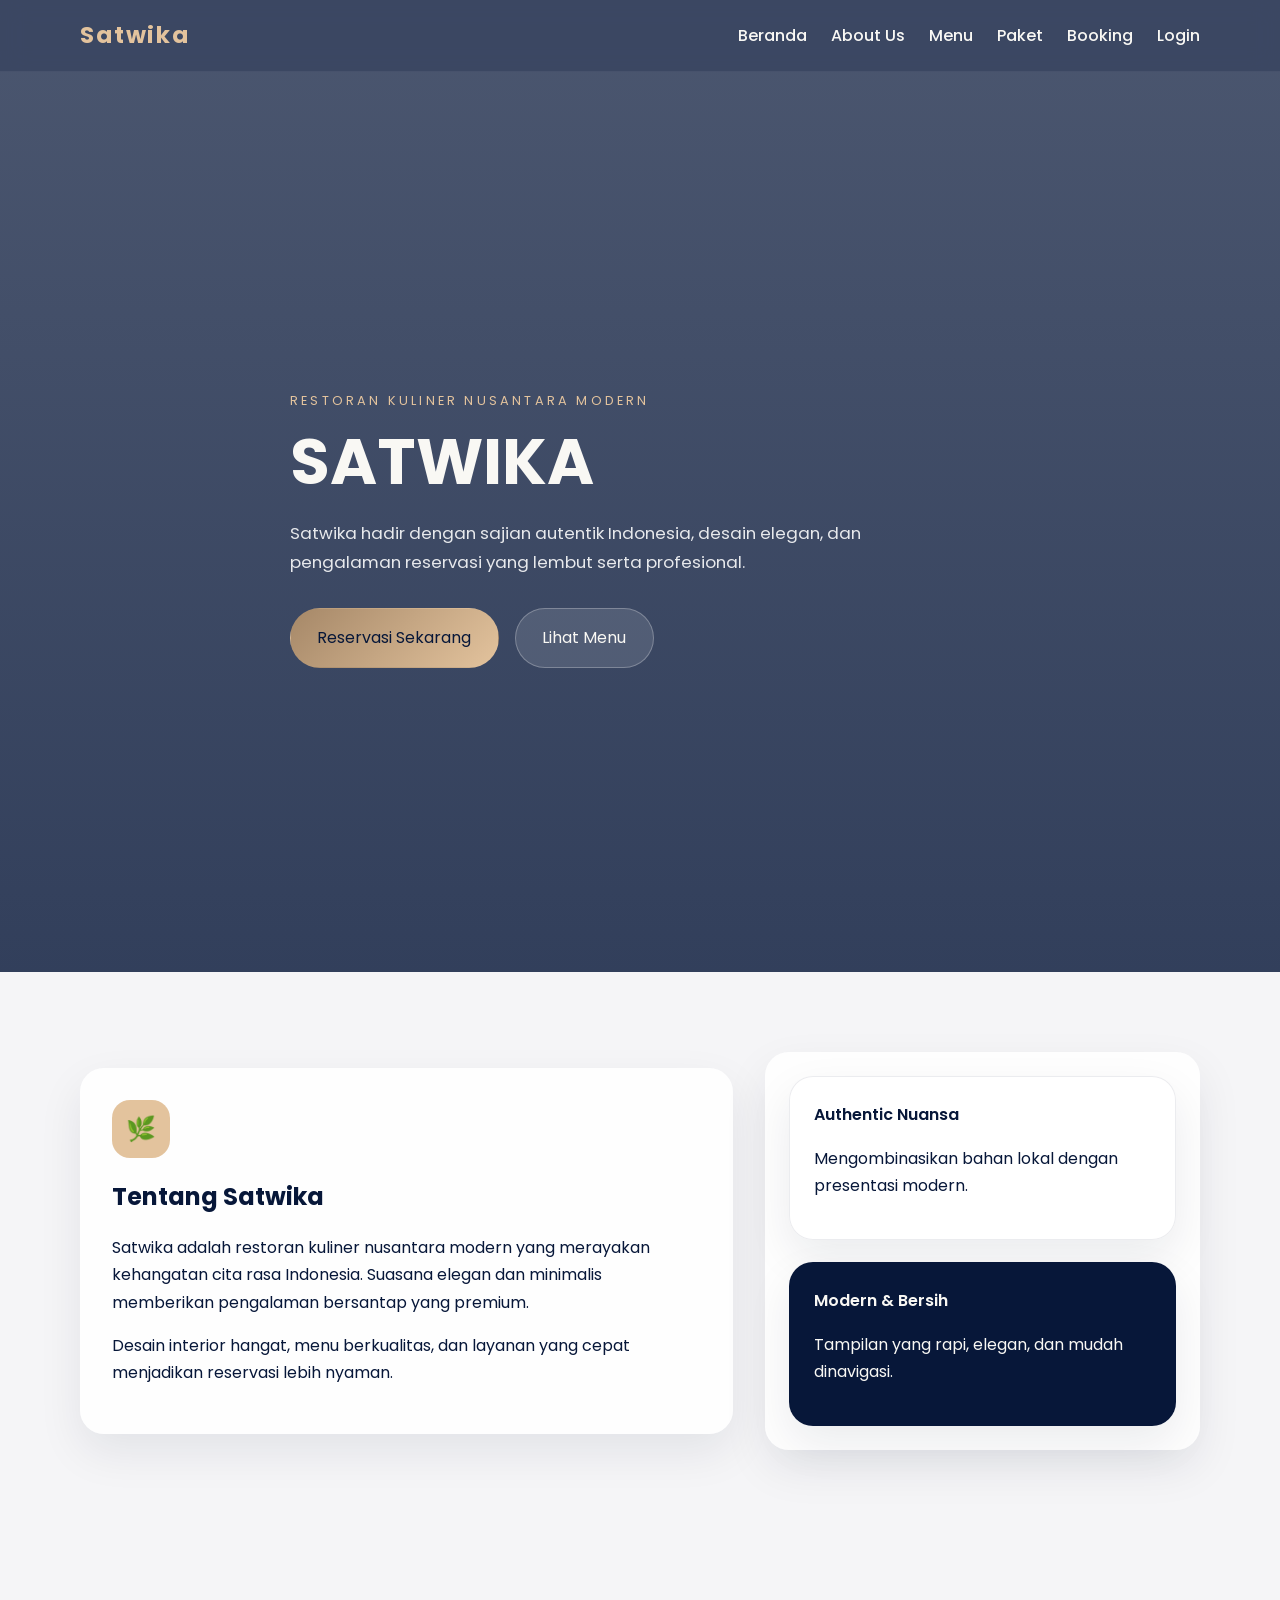
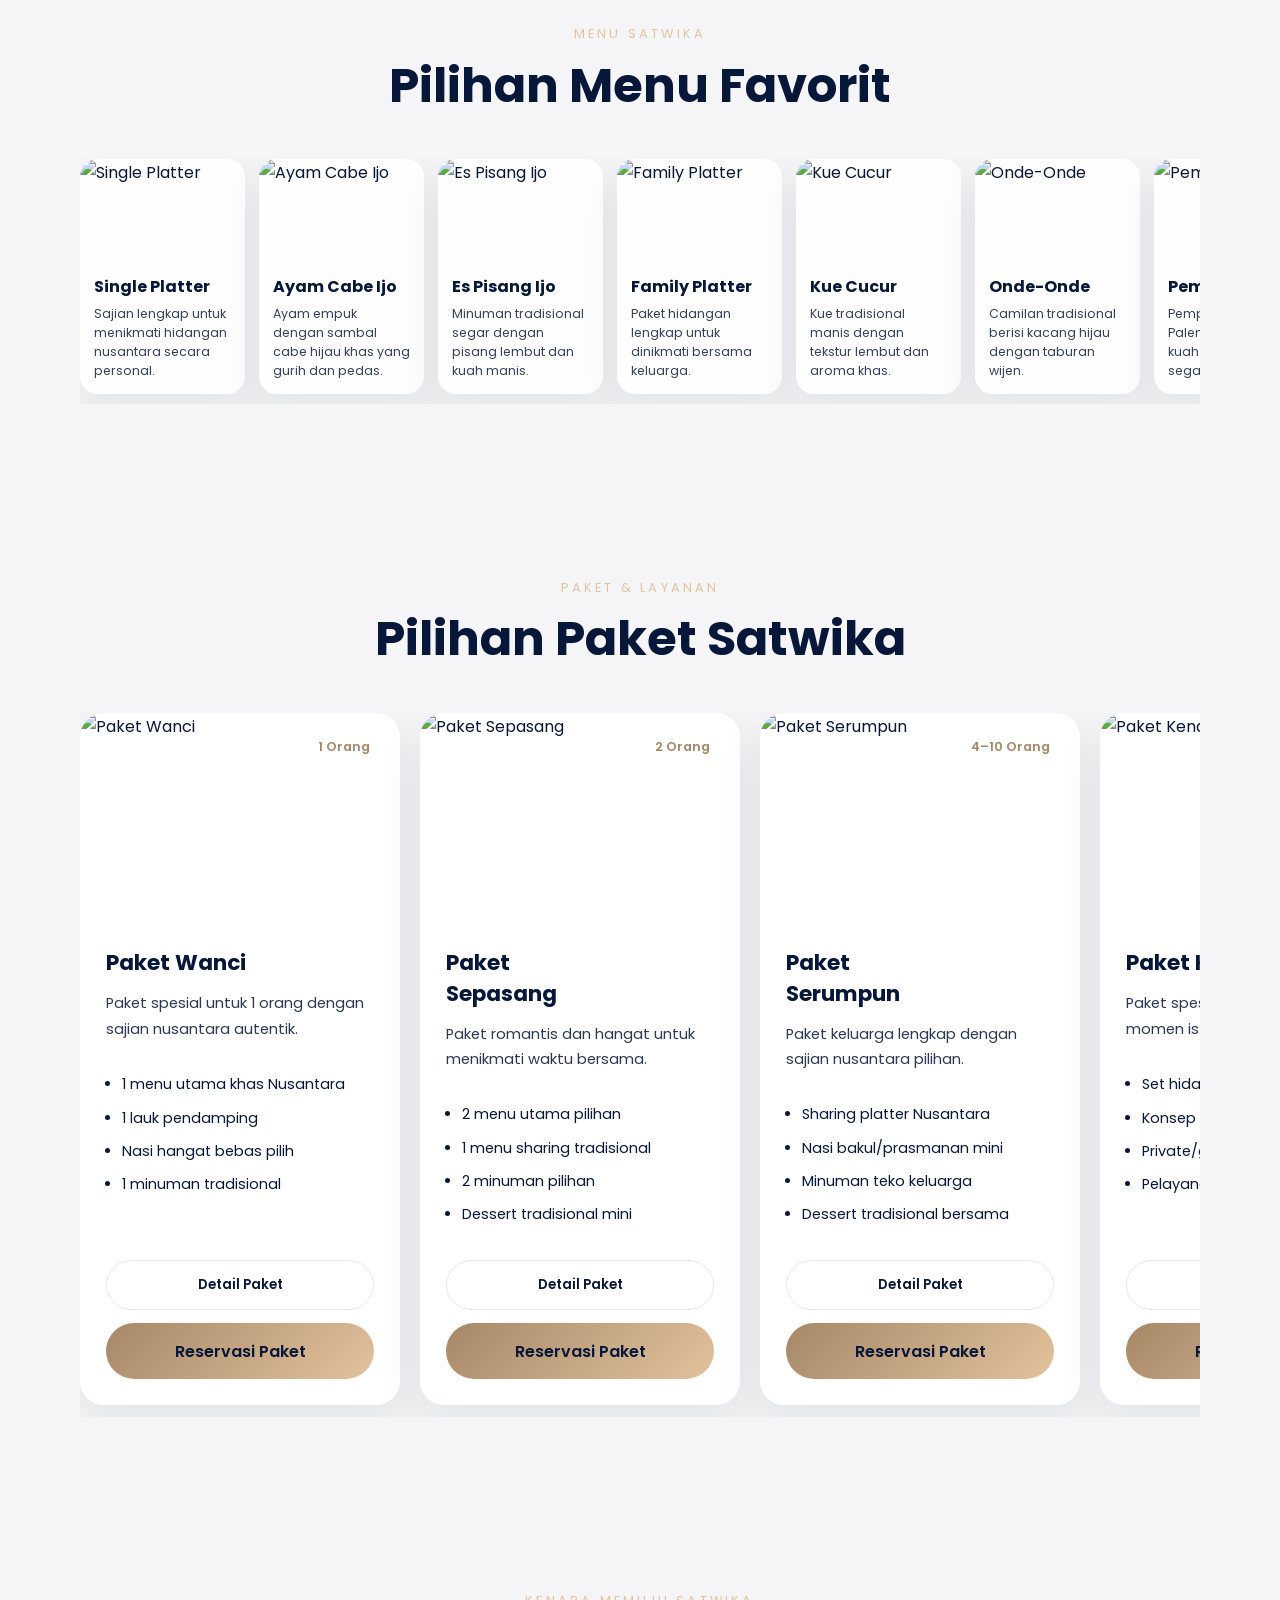
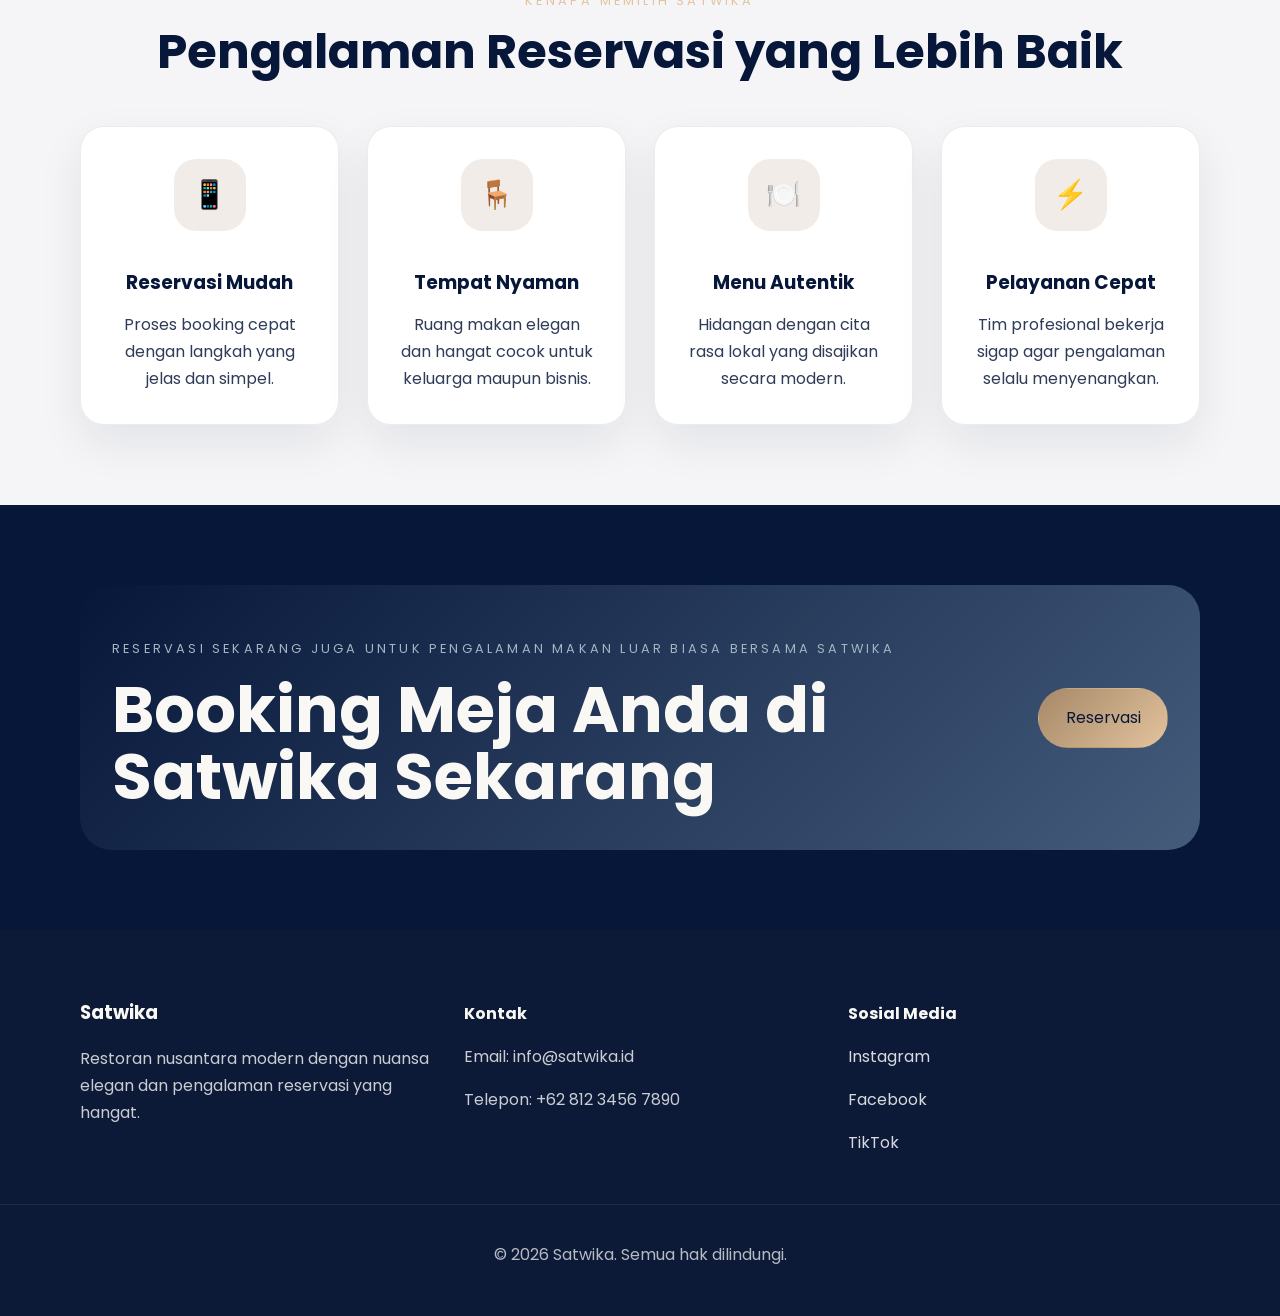
==== index.html @ 11f0d56d "Add files via upload" ====
<!DOCTYPE html>
<html lang="id">
<head>
  <meta charset="UTF-8" />
  <meta name="viewport" content="width=device-width, initial-scale=1.0" />
  <title>Satwika | Reservasi Restoran Nusantara Modern</title>

  <link rel="preconnect" href="https://fonts.googleapis.com" />
  <link rel="preconnect" href="https://fonts.gstatic.com" crossorigin />

  <link
    href="https://fonts.googleapis.com/css2?family=Poppins:wght@300;400;500;600;700&display=swap"
    rel="stylesheet"
  />

  <link rel="stylesheet" href="style.css" />
</head>

<body>

  <!-- Navbar -->
  <header class="site-header">
    <div class="container header-inner">

      <a href="#" class="brand">Satwika</a>

      <nav class="main-nav">
        <a href="#beranda">Beranda</a>
        <a href="#layanan">About Us</a>
        <a href="#menu">Menu</a>
        <a href="#paket">Paket</a>
        <a href="#booking">Booking</a>
        <a href="satwika log in.html">Login</a>
      </nav>

      <button class="nav-toggle" aria-label="Buka menu">
        ☰
      </button>

    </div>
  </header>

  <!-- Hero -->
  <main>

    <section class="hero" id="beranda">

      <div class="hero-overlay"></div>

      <div class="container hero-content">

        <p class="eyebrow">
          Restoran Kuliner Nusantara Modern
        </p>

        <h1>SATWIKA</h1>

        <p class="hero-text">
          Satwika hadir dengan sajian autentik Indonesia,
          desain elegan, dan pengalaman reservasi
          yang lembut serta profesional.
        </p>

        <div class="hero-actions">

          <a href="bookingSatwika.html" class="btn btn-primary">
            Reservasi Sekarang
          </a>

          <a href="#menu" class="btn btn-secondary">
            Lihat Menu
          </a>

        </div>

      </div>

    </section>

    <!-- About -->
    <section class="section about" id="layanan">

      <div class="container section-grid">

        <div class="about-card animate-up">

          <div class="icon-circle">
            🌿
          </div>

          <h2>Tentang Satwika</h2>

          <p>
            Satwika adalah restoran kuliner nusantara modern
            yang merayakan kehangatan cita rasa Indonesia.
            Suasana elegan dan minimalis memberikan pengalaman
            bersantap yang premium.
          </p>

          <p>
            Desain interior hangat, menu berkualitas,
            dan layanan yang cepat menjadikan reservasi
            lebih nyaman.
          </p>

        </div>

        <div class="about-visual animate-up delay-1">

          <div class="detail-card">
            <span class="detail-title">Authentic Nuansa</span>

            <p>
              Mengombinasikan bahan lokal
              dengan presentasi modern.
            </p>
          </div>

          <div class="detail-card detail-card-secondary">

            <span class="detail-title">
              Modern & Bersih
            </span>

            <p>
              Tampilan yang rapi,
              elegan, dan mudah dinavigasi.
            </p>

          </div>

        </div>

      </div>

    </section>

    <!-- Menu -->
    <section class="section featured" id="menu">

      <div class="container">

        <div class="section-heading animate-up">
          <p class="eyebrow">Menu Satwika</p>
          <h2>Pilihan Menu Favorit</h2>
        </div>

        <div class="menu-grid">

          <article class="menu-card animate-up">
            <img src="images/Single Platter.png" alt="Single Platter" />

            <div class="menu-content">
              <h3>Single Platter</h3>

              <p>
                Sajian lengkap untuk menikmati
                hidangan nusantara secara personal.
              </p>
            </div>
          </article>

          <article class="menu-card animate-up delay-1">
            <img src="images/Ayam Cabe Ijo.png" alt="Ayam Cabe Ijo" />

            <div class="menu-content">
              <h3>Ayam Cabe Ijo</h3>

              <p>
                Ayam empuk dengan sambal cabe hijau khas
                yang gurih dan pedas.
              </p>
            </div>
          </article>

          <article class="menu-card animate-up delay-2">
            <img src="images/Es Pisang Ijo.png" alt="Es Pisang Ijo" />

            <div class="menu-content">
              <h3>Es Pisang Ijo</h3>

              <p>
                Minuman tradisional segar dengan pisang
                lembut dan kuah manis.
              </p>
            </div>
          </article>

          <article class="menu-card animate-up delay-3">
            <img src="images/Family Platter.png" alt="Family Platter" />

            <div class="menu-content">
              <h3>Family Platter</h3>

              <p>
                Paket hidangan lengkap
                untuk dinikmati bersama keluarga.
              </p>
            </div>
          </article>

          <article class="menu-card animate-up">
            <img src="images/Kue Cucur.png" alt="Kue Cucur" />

            <div class="menu-content">
              <h3>Kue Cucur</h3>

              <p>
                Kue tradisional manis dengan tekstur
                lembut dan aroma khas.
              </p>
            </div>
          </article>

          <article class="menu-card animate-up delay-1">
            <img src="images/Onde-Onde.png" alt="Onde-Onde" />

            <div class="menu-content">
              <h3>Onde-Onde</h3>

              <p>
                Camilan tradisional berisi kacang hijau
                dengan taburan wijen.
              </p>
            </div>
          </article>

          <article class="menu-card animate-up delay-2">
            <img src="images/Pempek.png" alt="Pempek" />

            <div class="menu-content">
              <h3>Pempek</h3>

              <p>
                Pempek khas Palembang dengan kuah cuko
                yang segar dan nikmat.
              </p>
            </div>
          </article>

          <article class="menu-card animate-up delay-3">
            <img src="images/Putu Ayu.png" alt="Putu Ayu" />

            <div class="menu-content">
              <h3>Putu Ayu</h3>

              <p>
                Kue tradisional lembut dengan aroma pandan
                dan kelapa parut.
              </p>
            </div>
          </article>

          <article class="menu-card animate-up">
            <img src="images/Rendang.png" alt="Rendang" />

            <div class="menu-content">
              <h3>Rendang</h3>

              <p>
                Daging rendang kaya rempah
                dengan cita rasa autentik Minang.
              </p>
            </div>
          </article>

          <article class="menu-card animate-up delay-1">
            <img src="images/Sate.png" alt="Sate" />

            <div class="menu-content">
              <h3>Sate</h3>

              <p>
                Sate dengan bumbu kacang gurih
                dan daging yang juicy.
              </p>
            </div>
          </article>

        </div>

      </div>

    </section>

    <!-- Paket -->
    <section class="section featured" id="paket">

      <div class="container">

        <div class="section-heading animate-up">
          <p class="eyebrow">Paket & Layanan</p>
          <h2>Pilihan Paket Satwika</h2>
        </div>

        <div class="packages-scroll">

          <!-- Paket Wanci -->
          <article class="package-card animate-up">

            <span class="pax-badge">
              1 Orang
            </span>

            <img
              src="icon paket/Paket Wanci.png"
              alt="Paket Wanci"
              class="package-image"
            />

            <div class="package-content">

              <h3>Paket Wanci</h3>

              <p>
                Paket spesial untuk 1 orang
                dengan sajian nusantara autentik.
              </p>

              <ul class="package-list">
                <li>1 menu utama khas Nusantara</li>
                <li>1 lauk pendamping</li>
                <li>Nasi hangat bebas pilih</li>
                <li>1 minuman tradisional</li>
              </ul>

              <div class="package-buttons">

                <button
                  class="detail-btn"
                  onclick="openPopup('popup1')"
                >
                  Detail Paket
                </button>

                <a
                  href="bookingSatwika.html"
                  class="package-btn"
                >
                  Reservasi Paket
                </a>

              </div>

            </div>

          </article>

          <!-- Paket Sepasang -->
          <article class="package-card animate-up delay-1">

            <span class="pax-badge">
              2 Orang
            </span>

            <img
              src="icon paket/Paket Sepasang.png"
              alt="Paket Sepasang"
              class="package-image"
            />

            <div class="package-content">

              <h3>Paket Sepasang</h3>

              <p>
                Paket romantis dan hangat
                untuk menikmati waktu bersama.
              </p>

              <ul class="package-list">
                <li>2 menu utama pilihan</li>
                <li>1 menu sharing tradisional</li>
                <li>2 minuman pilihan</li>
                <li>Dessert tradisional mini</li>
              </ul>

              <div class="package-buttons">

                <button
                  class="detail-btn"
                  onclick="openPopup('popup2')"
                >
                  Detail Paket
                </button>

                <a
                  href="bookingSatwika.html"
                  class="package-btn"
                >
                  Reservasi Paket
                </a>

              </div>

            </div>

          </article>

          <!-- Paket Serumpun -->
          <article class="package-card animate-up delay-2">

            <span class="pax-badge">
              4–10 Orang
            </span>

            <img
              src="icon paket/Paket Serumpun.png"
              alt="Paket Serumpun"
              class="package-image"
            />

            <div class="package-content">

              <h3>Paket Serumpun</h3>

              <p>
                Paket keluarga lengkap
                dengan sajian nusantara pilihan.
              </p>

              <ul class="package-list">
                <li>Sharing platter Nusantara</li>
                <li>Nasi bakul/prasmanan mini</li>
                <li>Minuman teko keluarga</li>
                <li>Dessert tradisional bersama</li>
              </ul>

              <div class="package-buttons">

                <button
                  class="detail-btn"
                  onclick="openPopup('popup3')"
                >
                  Detail Paket
                </button>

                <a
                  href="bookingSatwika.html"
                  class="package-btn"
                >
                  Reservasi Paket
                </a>

              </div>

            </div>

          </article>

          <!-- Paket Kenduri -->
          <article class="package-card animate-up delay-3">

            <span class="pax-badge">
              10+ Orang
            </span>

            <img
              src="icon paket/Paket Kenduri.png"
              alt="Paket Kenduri"
              class="package-image"
            />

            <div class="package-content">

              <h3>Paket Kenduri</h3>

              <p>
                Paket spesial untuk acara besar
                dan momen istimewa bersama.
              </p>

              <ul class="package-list">
                <li>Set hidangan lengkap Nusantara</li>
                <li>Konsep prasmanan atau meja</li>
                <li>Private/group area</li>
                <li>Pelayanan khusus grup</li>
              </ul>

              <div class="package-buttons">

                <button
                  class="detail-btn"
                  onclick="openPopup('popup4')"
                >
                  Detail Paket
                </button>

                <a
                  href="bookingSatwika.html"
                  class="package-btn"
                >
                  Reservasi Paket
                </a>

              </div>

            </div>

          </article>

        </div>

      </div>

    </section>

    <!-- POPUP 1 -->
    <div class="popup-overlay" id="popup1">

      <div class="popup-box">

        <button
          class="close-popup"
          onclick="closePopup('popup1')"
        >
          ✕
        </button>

        <h2>Paket Wanci</h2>

        <p><strong>Untuk 1 orang</strong></p>

        <h4>Layanan yang didapat:</h4>

        <ul>
          <li>1 menu utama khas Nusantara</li>
          <li>1 lauk pendamping</li>
          <li>Nasi hangat bebas pilih</li>
          <li>1 minuman tradisional atau teh</li>
          <li>Sambal khas pilihan</li>
          <li>Penyajian cepat khusus personal set</li>
          <li>Complimentary kerupuk atau kudapan kecil</li>
        </ul>

        <h4>Cocok untuk:</h4>

        <ul>
          <li>Makan sendiri</li>
          <li>Pekerja</li>
          <li>Mahasiswa</li>
          <li>Pelanggan quick dining</li>
        </ul>

      </div>

    </div>

    <!-- POPUP 2 -->
    <div class="popup-overlay" id="popup2">

      <div class="popup-box">

        <button
          class="close-popup"
          onclick="closePopup('popup2')"
        >
          ✕
        </button>

        <h2>Paket Sepasang</h2>

        <p><strong>Untuk 2 orang</strong></p>

        <h4>Layanan yang didapat:</h4>

        <ul>
          <li>2 menu utama pilihan</li>
          <li>2 lauk pendamping</li>
          <li>1 menu sharing tradisional</li>
          <li>Nasi untuk 2 orang</li>
          <li>2 minuman pilihan</li>
          <li>Dessert tradisional mini</li>
          <li>Meja couple setup bernuansa Nusantara</li>
          <li>Free refill sambal & lalapan</li>
        </ul>

      </div>

    </div>

    <!-- POPUP 3 -->
    <div class="popup-overlay" id="popup3">

      <div class="popup-box">

        <button
          class="close-popup"
          onclick="closePopup('popup3')"
        >
          ✕
        </button>

        <h2>Paket Serumpun</h2>

        <p><strong>Untuk 4–10 orang</strong></p>

        <h4>Layanan yang didapat:</h4>

        <ul>
          <li>Pilihan menu lengkap sharing platter</li>
          <li>Aneka lauk Nusantara dalam porsi besar</li>
          <li>Sayur tradisional pilihan</li>
          <li>Nasi bakul/prasmanan mini</li>
          <li>Minuman teko keluarga</li>
          <li>Dessert tradisional bersama</li>
          <li>Free tambahan sambal & lalapan</li>
          <li>Prioritas meja family area</li>
        </ul>

      </div>

    </div>

    <!-- POPUP 4 -->
    <div class="popup-overlay" id="popup4">

      <div class="popup-box">

        <button
          class="close-popup"
          onclick="closePopup('popup4')"
        >
          ✕
        </button>

        <h2>Paket Kenduri</h2>

        <p><strong>Untuk lebih dari 10 orang</strong></p>

        <h4>Layanan yang didapat:</h4>

        <ul>
          <li>Set hidangan lengkap khas Nusantara</li>
          <li>Konsep prasmanan atau hidang meja</li>
          <li>Pilihan menu daerah premium</li>
          <li>Minuman refill bersama</li>
          <li>Dessert tradisional lengkap</li>
          <li>Reserved private/group area</li>
          <li>Pelayanan khusus grup</li>
          <li>Free reservasi & penataan meja acara</li>
        </ul>

      </div>

    </div>

    <!-- Why Choose -->
    <section class="section why-choose" id="tracking">

      <div class="container">

        <div class="section-heading animate-up">
          <p class="eyebrow">
            Kenapa Memilih Satwika
          </p>

          <h2>
            Pengalaman Reservasi yang Lebih Baik
          </h2>
        </div>

        <div class="features-grid">

          <div class="feature-card animate-up">
            <span class="feature-icon">📱</span>

            <h3>Reservasi Mudah</h3>

            <p>
              Proses booking cepat dengan langkah
              yang jelas dan simpel.
            </p>
          </div>

          <div class="feature-card animate-up delay-1">
            <span class="feature-icon">🪑</span>

            <h3>Tempat Nyaman</h3>

            <p>
              Ruang makan elegan dan hangat
              cocok untuk keluarga maupun bisnis.
            </p>
          </div>

          <div class="feature-card animate-up delay-2">
            <span class="feature-icon">🍽️</span>

            <h3>Menu Autentik</h3>

            <p>
              Hidangan dengan cita rasa lokal
              yang disajikan secara modern.
            </p>
          </div>

          <div class="feature-card animate-up delay-3">
            <span class="feature-icon">⚡</span>

            <h3>Pelayanan Cepat</h3>

            <p>
              Tim profesional bekerja sigap agar
              pengalaman selalu menyenangkan.
            </p>
          </div>

        </div>

      </div>

    </section>

    <!-- CTA -->
    <section class="section cta" id="booking">

      <div class="container cta-grid animate-up">

        <div>

          <p class="eyebrow light">
            Reservasi sekarang juga untuk pengalaman
            makan luar biasa bersama Satwika
          </p>

          <h2>
            Booking Meja Anda di Satwika Sekarang
          </h2>

        </div>

        <a
          href="bookingSatwika.html"
          class="btn btn-primary"
        >
          Reservasi
        </a>

      </div>

    </section>

  </main>

  <!-- Footer -->
  <footer class="site-footer">

    <div class="container footer-grid">

      <div>

        <h3>Satwika</h3>

        <p>
          Restoran nusantara modern dengan nuansa elegan
          dan pengalaman reservasi yang hangat.
        </p>

      </div>

      <div>

        <h4>Kontak</h4>

        <p>Email: info@satwika.id</p>
        <p>Telepon: +62 812 3456 7890</p>

      </div>

      <div>

        <h4>Sosial Media</h4>

        <p><a href="https://www.instagram.com/siregb36?igsh=MWZwdHU2Y2JhZnN3cQ==" target="_blank">Instagram</a></p>
        <p><a href="https://www.facebook.com/share/1H1ViZCmPb/" target="_blank">Facebook</a></p>
        <p><a href="https://www.tiktok.com/@humasfasilkomunsri?_r=1&_t=ZS-96GcLQzOq4v" target="_blank">TikTok</a></p>

      </div>

    </div>

    <div class="footer-bottom">
      <p>
        &copy; 2026 Satwika.
        Semua hak dilindungi.
      </p>
    </div>

  </footer>

  <script>
    function openPopup(id) {
      document.getElementById(id).style.display = "flex";
    }

    function closePopup(id) {
      document.getElementById(id).style.display = "none";
    }

    window.onclick = function(e) {
      document.querySelectorAll(".popup-overlay").forEach((popup) => {
        if (e.target === popup) {
          popup.style.display = "none";
        }
      });
    };
  </script>

  <script src="script.js"></script>

</body>
</html>
---- style.css ----
:root {
  --dark: #071739;
  --steel: #4B6382;
  --soft: #A4B5C4;
  --light: #CDD5DB;
  --accent: #A68868;
  --cream: #E3C39D;
  --white: #f9f8f4;
  --bg: #f5f5f7;
}

* {
  box-sizing: border-box;
}

html {
  scroll-behavior: smooth;
}

body {
  margin: 0;
  font-family: 'Poppins', sans-serif;
  background: var(--bg);
  color: var(--dark);
  line-height: 1.7;
}

img {
  max-width: 100%;
  display: block;
}

a {
  color: inherit;
  text-decoration: none;
}

button,
.btn {
  font-family: inherit;
}

.container {
  width: min(1120px, calc(100% - 2rem));
  margin: 0 auto;
}

.site-header {
  position: sticky;
  top: 0;
  z-index: 50;
  backdrop-filter: blur(14px);
  background: rgba(7, 23, 57, 0.78);
  border-bottom: 1px solid rgba(255, 255, 255, 0.06);
}

.header-inner {
  display: flex;
  align-items: center;
  justify-content: space-between;
  gap: 1rem;
  padding: 1rem 0;
}

.brand {
  font-size: 1.45rem;
  letter-spacing: 0.08em;
  font-weight: 700;
  color: var(--cream);
}

.main-nav {
  display: flex;
  gap: 1.5rem;
  align-items: center;
}

.main-nav a {
  color: var(--white);
  font-weight: 500;
  transition: color 0.25s ease;
}

.main-nav a:hover {
  color: var(--accent);
}

.nav-toggle {
  display: none;
  background: transparent;
  border: none;
  color: var(--white);
  font-size: 1.5rem;
  cursor: pointer;
}

.hero {
  position: relative;
  min-height: 100vh;
  display: flex;
  align-items: center;
  background: url('https://images.unsplash.com/photo-1476224203421-9ac39bcb3327?auto=format&fit=crop&w=1600&q=80') center/cover no-repeat;
}

.hero-overlay {
  position: absolute;
  inset: 0;
  background: linear-gradient(180deg, rgba(7, 23, 57, 0.72), rgba(7, 23, 57, 0.82));
}

.hero-content {
  position: relative;
  z-index: 1;
  max-width: 700px;
  color: var(--white);
}

.eyebrow {
  text-transform: uppercase;
  letter-spacing: 0.25em;
  color: var(--cream);
  font-size: 0.8rem;
  margin-bottom: 1rem;
}

.hero h1,
.section-heading h2,
.cta h2 {
  font-size: clamp(2.5rem, 5vw, 4rem);
  margin: 0;
  line-height: 1.05;
}

.hero-text {
  margin: 1.5rem 0 2rem;
  max-width: 620px;
  color: rgba(255, 255, 255, 0.88);
  font-size: 1.05rem;
}

.hero-actions {
  display: flex;
  flex-wrap: wrap;
  gap: 1rem;
}

.btn {
  display: inline-flex;
  align-items: center;
  justify-content: center;
  padding: 0.95rem 1.65rem;
  border-radius: 999px;
  border: 1px solid transparent;
  transition: transform 0.25s ease, box-shadow 0.25s ease, background 0.25s ease;
  cursor: pointer;
}

.btn:hover {
  transform: translateY(-3px);
  box-shadow: 0 18px 35px rgba(7, 23, 57, 0.15);
}

.btn-primary {
  background: linear-gradient(135deg, var(--accent), var(--cream));
  color: var(--dark);
}

.btn-secondary {
  background: rgba(255, 255, 255, 0.12);
  color: var(--white);
  border-color: rgba(255, 255, 255, 0.26);
}

.section {
  padding: 5rem 0;
}

.section-grid {
  display: grid;
  grid-template-columns: 1.2fr 0.8fr;
  gap: 2rem;
  align-items: center;
}

.about-card,
.about-visual,
.feature-card,
.menu-card,
.detail-card,
.package-card {
  background: rgba(255, 255, 255, 0.92);
  border-radius: 24px;
  box-shadow: 0 18px 45px rgba(7, 23, 57, 0.08);
}

.about-card {
  padding: 2rem;
}

.icon-circle {
  width: 58px;
  height: 58px;
  display: grid;
  place-items: center;
  border-radius: 18px;
  background: var(--cream);
  color: var(--dark);
  font-size: 1.5rem;
  margin-bottom: 1.2rem;
}

.about-card h2 {
  margin-top: 0;
  margin-bottom: 1rem;
}

.about-card p {
  margin: 0 0 1rem;
}

.about-visual {
  display: grid;
  gap: 1.4rem;
  padding: 1.5rem;
}

.detail-card {
  padding: 1.5rem;
  border: 1px solid rgba(7, 23, 57, 0.08);
}

.detail-card-secondary {
  background: var(--dark);
  color: var(--white);
}

.detail-title {
  display: block;
  margin-bottom: 0.85rem;
  font-weight: 600;
}

.section-heading {
  text-align: center;
  margin-bottom: 3rem;
}

.section-heading h2 {
  font-size: clamp(2rem, 4vw, 3rem);
}

/* MENU */

.menu-grid {
  display: flex;
  gap: 14px;
  overflow-x: auto;
  padding-bottom: 10px;
  scroll-behavior: smooth;
}

.menu-grid::-webkit-scrollbar {
  height: 8px;
}

.menu-grid::-webkit-scrollbar-thumb {
  background: var(--soft);
  border-radius: 999px;
}

.menu-card {
  min-width: 165px;
  max-width: 165px;
  flex-shrink: 0;
  overflow: hidden;
  border-radius: 18px;
  transition: transform 0.3s ease, box-shadow 0.3s ease;
}

.menu-card:hover {
  transform: translateY(-8px);
  box-shadow: 0 22px 50px rgba(7, 23, 57, 0.12);
}

.menu-card img {
  width: 100%;
  height: 105px;
  object-fit: cover;
  display: block;
}

.menu-content {
  padding: 0.85rem;
}

.menu-content h3 {
  font-size: 1rem;
  margin-top: 0;
  margin-bottom: 0.45rem;
  line-height: 1.3;
}

.menu-content p {
  font-size: 0.78rem;
  line-height: 1.5;
  margin: 0;
  color: var(--dark);
  opacity: 0.82;
}

.price {
  font-weight: 700;
  color: var(--accent);
}

/* PAKET */

.packages-scroll,
.packages-grid {
  display: flex;
  gap: 20px;
  overflow-x: auto;
  padding-bottom: 12px;
  scroll-behavior: smooth;
}

.packages-scroll::-webkit-scrollbar,
.packages-grid::-webkit-scrollbar {
  height: 8px;
}

.packages-scroll::-webkit-scrollbar-thumb,
.packages-grid::-webkit-scrollbar-thumb {
  background: var(--soft);
  border-radius: 999px;
}

.popup-overlay {
  display: none;
  position: fixed;
  inset: 0;
  background: rgba(7, 23, 57, 0.72);
  align-items: center;
  justify-content: center;
  z-index: 9999;
  padding: 1.5rem;
}

.popup-box {
  background: #fff;
  width: 100%;
  max-width: 700px;
  max-height: 90vh;
  overflow-y: auto;
  border-radius: 24px;
  padding: 2rem;
  position: relative;
  box-shadow: 0 22px 60px rgba(7, 23, 57, 0.18);
}

.close-popup {
  position: absolute;
  top: 18px;
  right: 18px;
  width: 40px;
  height: 40px;
  border: none;
  border-radius: 50%;
  cursor: pointer;
  font-size: 1.2rem;
  background: rgba(7, 23, 57, 0.08);
}

.package-card {
  background: rgba(255, 255, 255, 0.96);
  border-radius: 24px;
  overflow: hidden;
  box-shadow: 0 18px 45px rgba(7, 23, 57, 0.08);
  transition: transform 0.3s ease, box-shadow 0.3s ease;
  display: flex;
  flex-direction: column;
  position: relative;

  min-width: 320px;
  max-width: 320px;
  flex-shrink: 0;
}

.package-card:hover {
  transform: translateY(-8px);
  box-shadow: 0 22px 50px rgba(7, 23, 57, 0.14);
}

.package-image {
  width: 100%;
  height: 210px;
  object-fit: cover;
}

.package-content {
  padding: 1.6rem;
  display: flex;
  flex-direction: column;
  flex-grow: 1;
}

.package-content h3 {
  margin-top: 0;
  margin-bottom: 0.8rem;
  padding-right: 100px;
  font-size: 1.35rem;
  line-height: 1.4;
}

.package-content p {
  margin-top: 0;
  font-size: 0.92rem;
  opacity: 0.85;
}

.pax-badge {
  position: absolute;
  top: 16px;
  right: 16px;
  background: rgba(255,255,255,0.95);
  color: var(--accent);
  padding: 7px 14px;
  border-radius: 999px;
  font-size: 0.8rem;
  font-weight: 600;
  backdrop-filter: blur(8px);
}

.package-list {
  margin: 1rem 0 1.5rem;
  padding-left: 1rem;
  flex-grow: 1;
}

.package-list li {
  margin-bottom: 0.55rem;
  font-size: 0.9rem;
}

.package-buttons {
  display: flex;
  flex-direction: column;
  gap: 0.8rem;
  margin-top: auto;
}

.package-btn,
.detail-btn {
  width: 100%;
  padding: 0.9rem 1rem;
  border-radius: 999px;
  text-align: center;
  font-weight: 600;
  cursor: pointer;
  transition: 0.3s ease;
}

.package-btn {
  background: linear-gradient(135deg, var(--accent), var(--cream));
  color: var(--dark);
}

.package-btn:hover {
  transform: translateY(-3px);
}

.detail-btn {
  border: 1px solid rgba(7, 23, 57, 0.1);
  background: transparent;
  color: var(--dark);
}

.detail-btn:hover {
  background: rgba(166, 136, 104, 0.1);
}

.package-detail {
  display: none;
  margin-top: 1.5rem;
  padding-top: 1.2rem;
  border-top: 1px solid rgba(7, 23, 57, 0.08);
}

.package-detail h4 {
  margin-top: 0;
  margin-bottom: 0.7rem;
}

.package-detail p {
  margin-bottom: 0.7rem;
}

.package-detail ul {
  padding-left: 1rem;
  margin-bottom: 1rem;
}

.package-detail li {
  margin-bottom: 0.5rem;
  font-size: 0.9rem;
}

@media (max-width: 720px) {

  .package-card {
    min-width: 280px;
    max-width: 280px;
  }

  .package-content h3 {
    padding-right: 0;
    margin-top: 2rem;
  }

  .pax-badge {
    left: 16px;
    right: auto;
  }
}

/* FEATURES */

.features-grid {
  display: grid;
  grid-template-columns: repeat(4, minmax(0, 1fr));
  gap: 1.75rem;
}

.feature-card {
  padding: 2rem;
  text-align: center;
  border: 1px solid rgba(7, 23, 57, 0.08);
}

.feature-icon {
  display: inline-flex;
  align-items: center;
  justify-content: center;
  width: 72px;
  height: 72px;
  border-radius: 22px;
  background: rgba(166, 136, 104, 0.16);
  margin-bottom: 1.1rem;
  font-size: 1.75rem;
}

.feature-card h3 {
  margin-bottom: 0.75rem;
}

.feature-card p {
  margin: 0;
  color: var(--dark);
  opacity: 0.84;
}

.cta {
  background: var(--dark);
  color: var(--white);
}

.cta-grid {
  display: flex;
  align-items: center;
  justify-content: space-between;
  gap: 1.5rem;
  padding: 2.5rem 2rem;
  border-radius: 32px;
  background: linear-gradient(135deg, rgba(7, 23, 57, 1), rgba(75, 99, 130, 0.9));
}

.cta h2 {
  margin: 0;
}

.cta .eyebrow.light {
  color: var(--soft);
}

.site-footer {
  padding: 3rem 0 2rem;
  background: #0c1a37;
  color: rgba(255, 255, 255, 0.78);
}

.footer-grid {
  display: grid;
  grid-template-columns: repeat(3, minmax(0, 1fr));
  gap: 2rem;
}

.site-footer h3,
.site-footer h4 {
  color: var(--white);
  margin-bottom: 1rem;
}

.site-footer a {
  color: rgba(255, 255, 255, 0.84);
}

.footer-bottom {
  margin-top: 2rem;
  text-align: center;
  border-top: 1px solid rgba(255, 255, 255, 0.08);
  padding-top: 1.25rem;
  color: rgba(255, 255, 255, 0.7);
}

.animate-up {
  opacity: 0;
  transform: translateY(24px);
  transition: opacity 0.75s ease, transform 0.75s ease;
}

.animate-up.visible {
  opacity: 1;
  transform: translateY(0);
}

.delay-1 {
  transition-delay: 0.12s;
}

.delay-2 {
  transition-delay: 0.22s;
}

.delay-3 {
  transition-delay: 0.32s;
}

@media (max-width: 980px) {
  .section-grid,
  .footer-grid {
    grid-template-columns: 1fr;
  }

  .cta-grid {
    flex-direction: column;
    align-items: stretch;
  }

  .features-grid {
    grid-template-columns: 1fr 1fr;
  }
}

@media (max-width: 720px) {
  .header-inner {
    flex-direction: column;
    align-items: stretch;
  }

  .main-nav {
    flex-wrap: wrap;
    justify-content: center;
  }

  .hero {
    min-height: 85vh;
  }

  .hero h1 {
    font-size: clamp(2.2rem, 7vw, 3.2rem);
  }

  .hero-actions {
    flex-direction: column;
    align-items: stretch;
  }

  .menu-card {
    min-width: 145px;
    max-width: 145px;
  }

  .menu-card img {
    height: 95px;
  }

  .features-grid,
  .packages-grid {
    grid-template-columns: 1fr;
  }

  .package-card h3 {
    padding-right: 0;
    margin-top: 2.2rem;
  }

  .pax-badge {
    top: 16px;
    left: 16px;
    right: auto;
  }
}

/* MODAL ACTIVE */

.modal {
  position: fixed;
  top: 0;
  left: 0;
  width: 100%;
  height: 100%;
  background: rgba(7, 23, 57, 0.7);
  display: flex;
  align-items: center;
  justify-content: center;
  padding: 1.5rem;
  opacity: 0;
  visibility: hidden;
  transition: 0.3s ease;
  z-index: 9999;
}

.modal.active {
  opacity: 1;
  visibility: visible;
}

.modal-box {
  background: #fff;
  width: 100%;
  max-width: 700px;
  max-height: 90vh;
  overflow-y: auto;
  border-radius: 24px;
  padding: 2rem;
  position: relative;
}

.close-modal {
  position: absolute;
  top: 18px;
  right: 18px;
  width: 40px;
  height: 40px;
  border: none;
  border-radius: 50%;
  cursor: pointer;
  font-size: 1.2rem;
  background: rgba(7, 23, 57, 0.08);
}
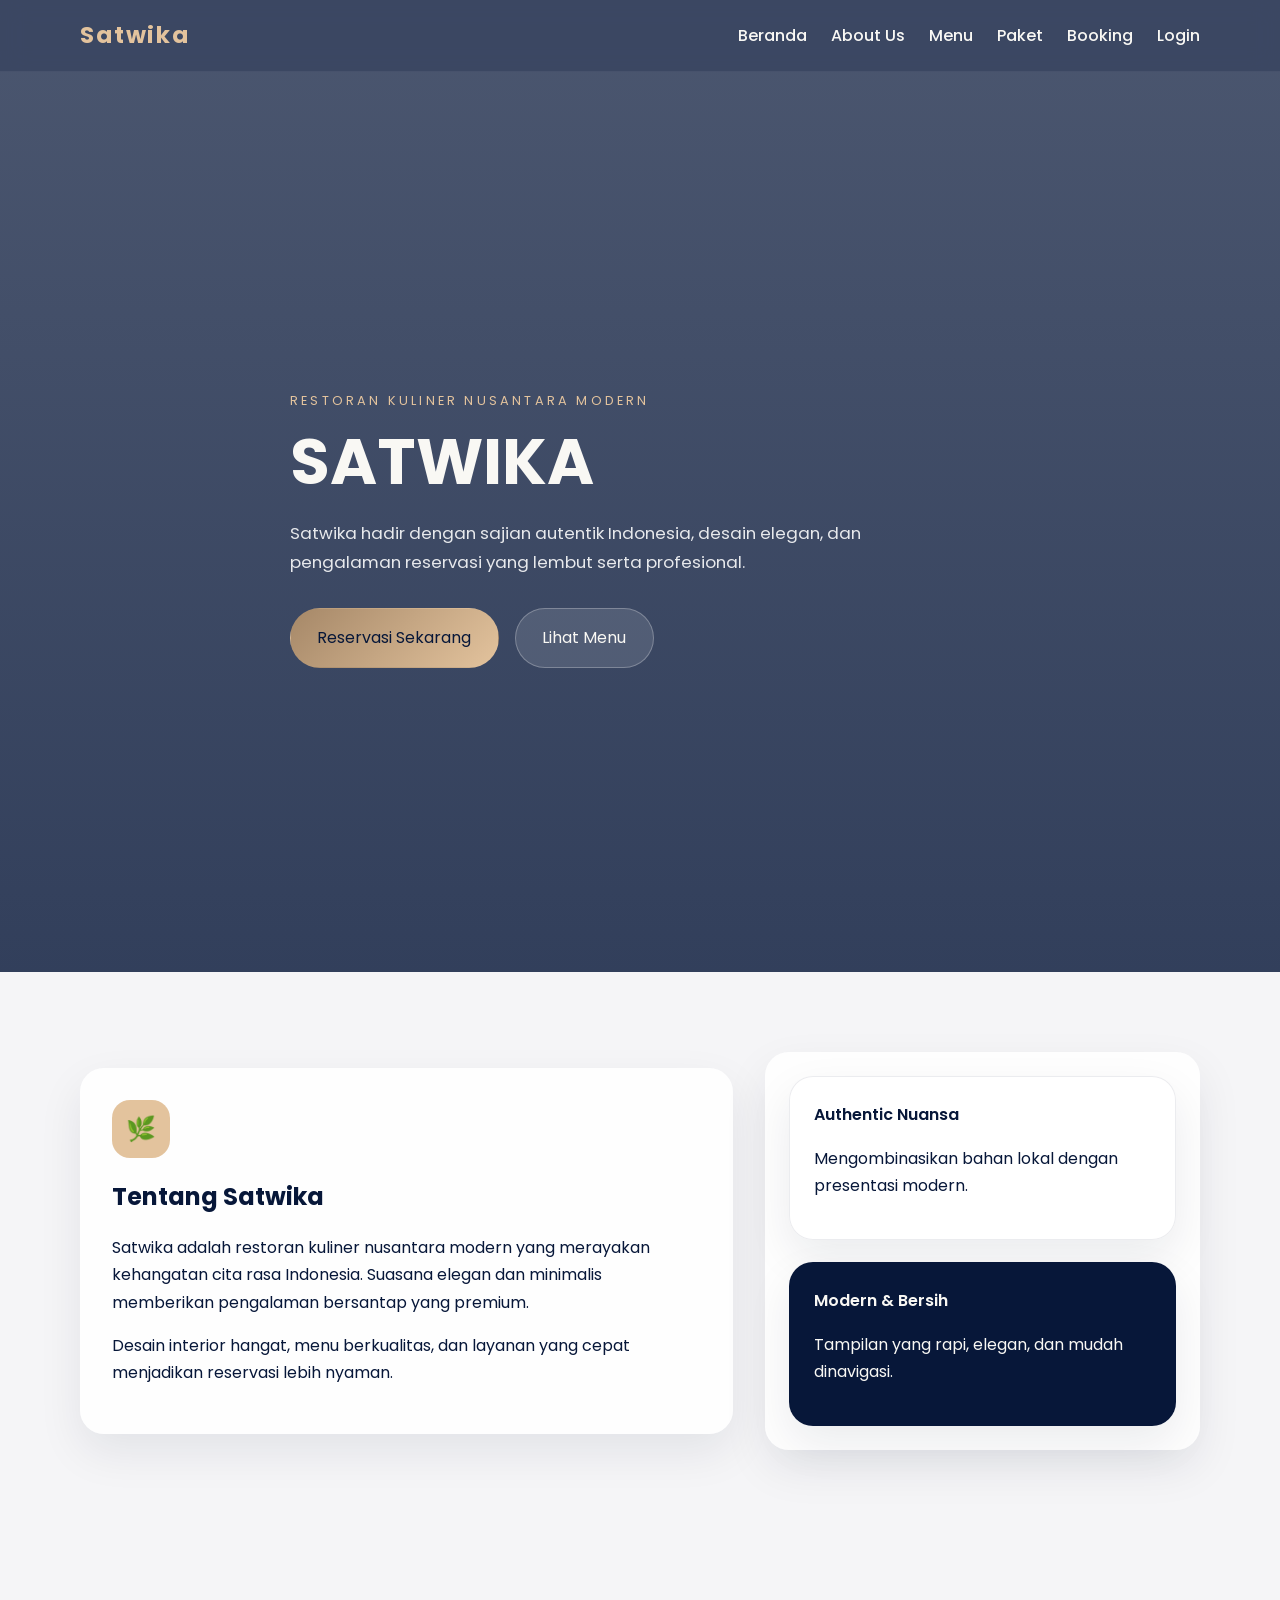
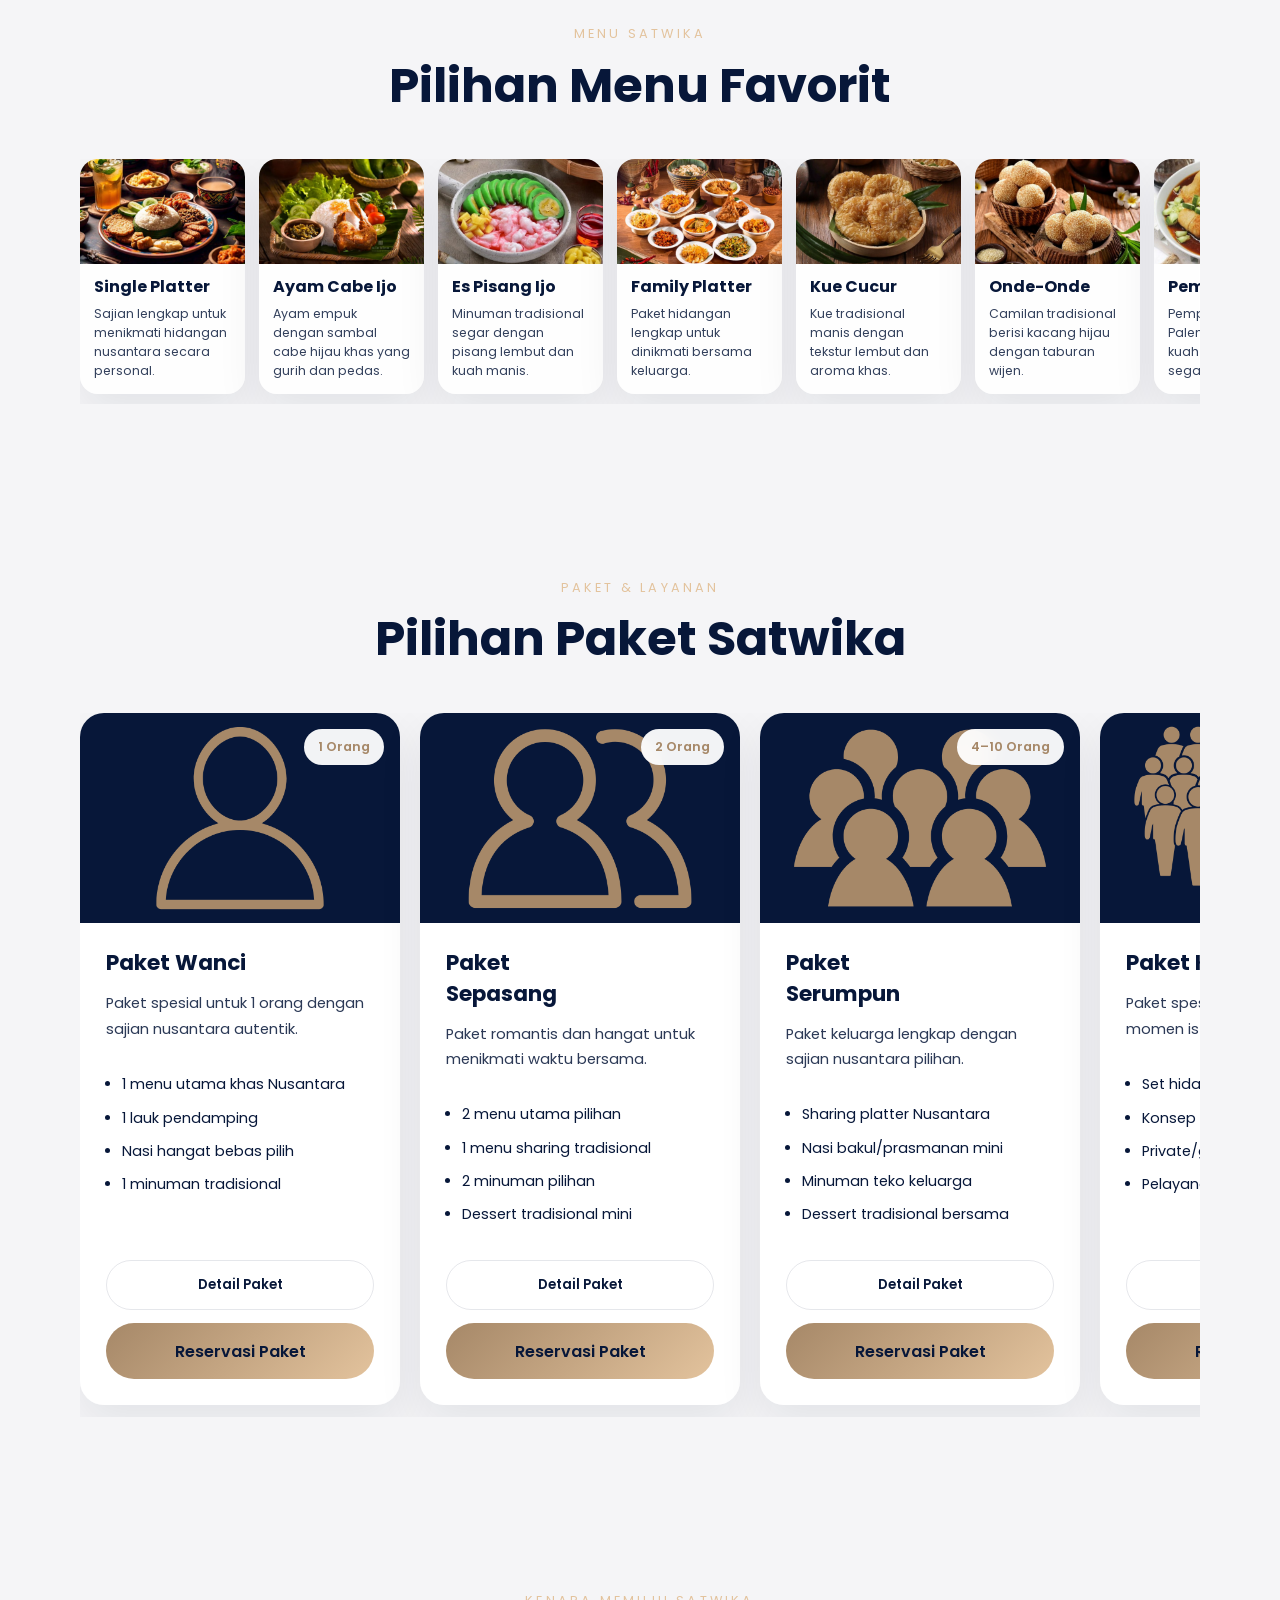
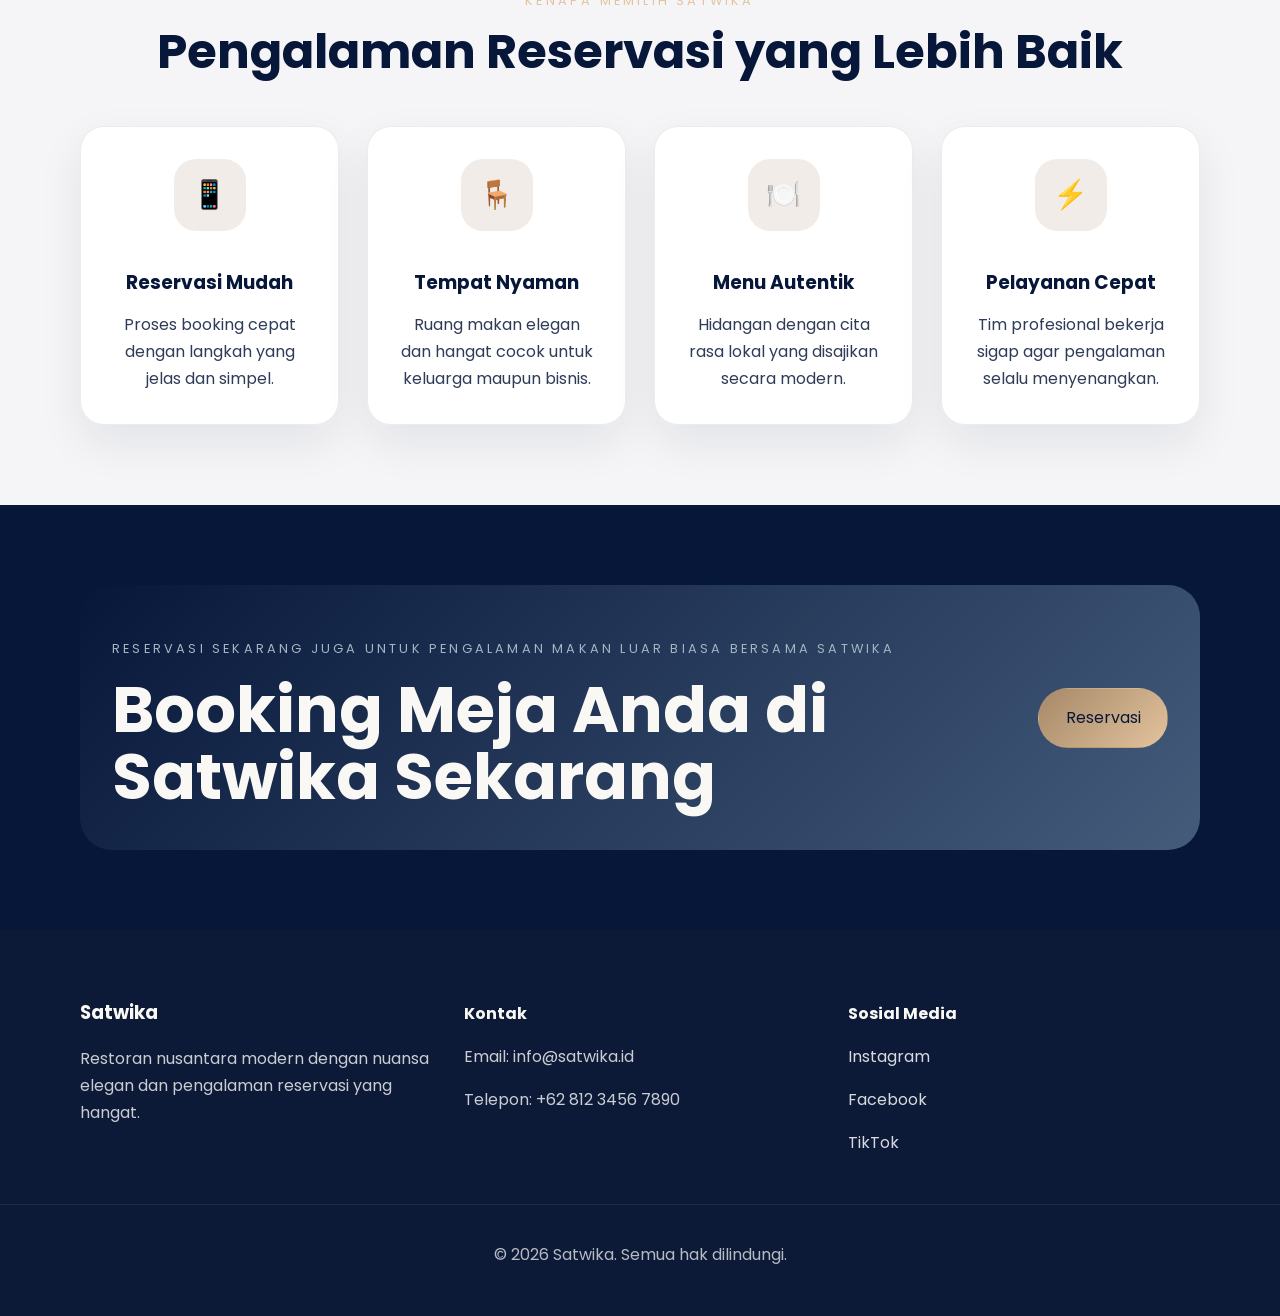
==== commit 24075f57: "Update index.html" ====
--- a/index.html
+++ b/index.html
@@ -32,10 +32,6 @@
         <a href="#booking">Booking</a>
         <a href="satwika log in.html">Login</a>
       </nav>
-
-      <button class="nav-toggle" aria-label="Buka menu">
-        ☰
-      </button>
 
     </div>
   </header>
@@ -810,4 +806,4 @@
   <script src="script.js"></script>
 
 </body>
-</html>+</html>
